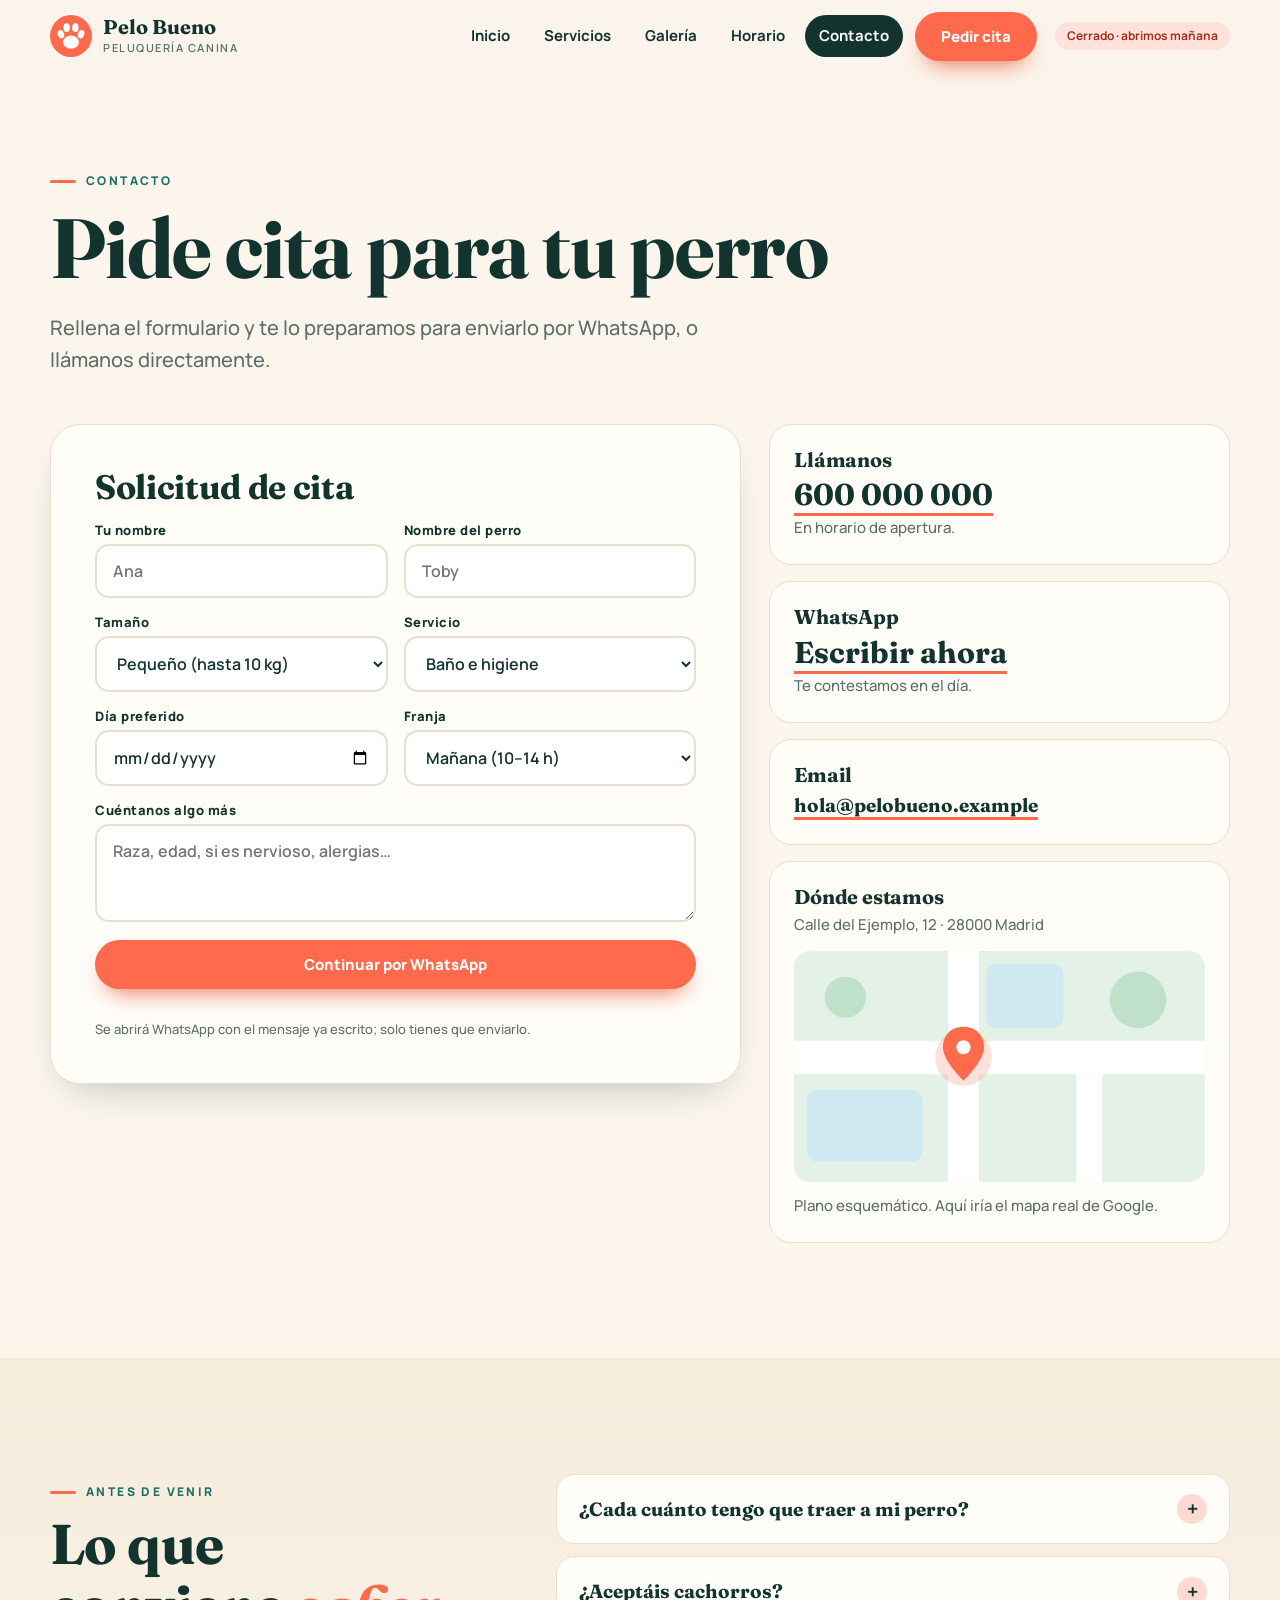
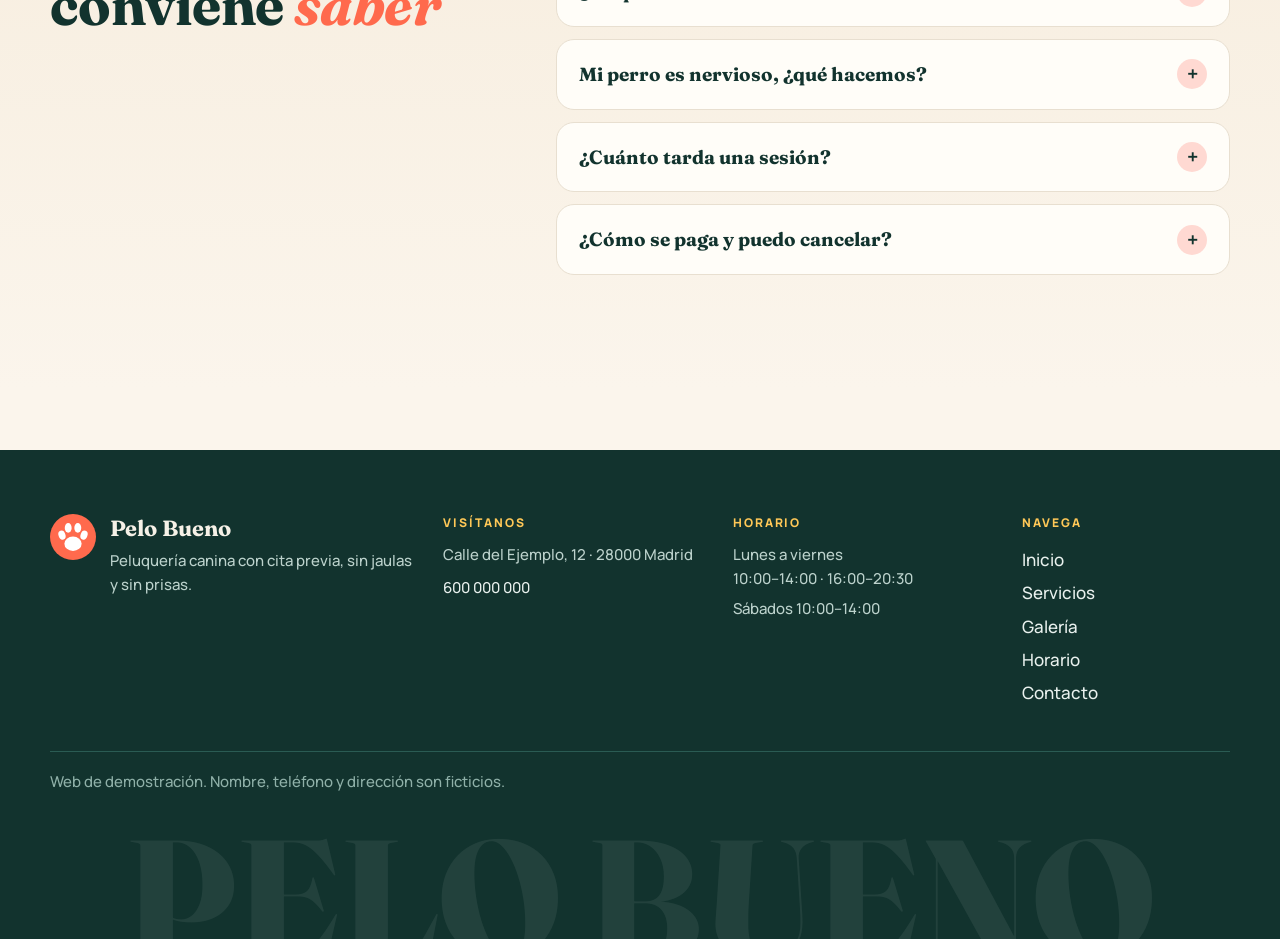
==== contacto.html @ 6a5ab71f "Web demo de peluquería canina: inicio, servicios, galería, horario y contacto Co-Authored-By: Claude" ====
<!doctype html>
<html lang="es"><head>
<meta charset="utf-8"><meta name="viewport" content="width=device-width,initial-scale=1">
<title>Contacto y cita · Pelo Bueno</title>
<meta name="description" content="Pide cita en Pelo Bueno por teléfono, WhatsApp o desde el formulario. Calle del Ejemplo 12, Madrid.">
<meta name="robots" content="noindex">
<meta name="theme-color" content="#fbf5ec">
<link rel="icon" href="favicon.svg" type="image/svg+xml">
<link rel="preconnect" href="https://fonts.googleapis.com"><link rel="preconnect" href="https://fonts.gstatic.com" crossorigin>
<link href="https://fonts.googleapis.com/css2?family=Fraunces:opsz,wght@9..144,500;9..144,700;9..144,800&family=Manrope:wght@400;500;600;700;800&display=swap" rel="stylesheet">
<link rel="stylesheet" href="styles.css?v=1">
</head><body data-page="contacto">
<a class="skip" href="#main">Saltar al contenido</a>
<header class="bar"><div class="wrap bar-in">
<a class="brand" href="index.html" aria-label="Pelo Bueno, inicio"><svg class="logo" viewBox="0 0 48 48" aria-hidden="true"><circle cx="24" cy="24" r="24" fill="#ff6a4d"/><g fill="#fff"><ellipse cx="24" cy="31" rx="9" ry="7.5"/><ellipse cx="12.5" cy="22" rx="3.6" ry="4.8" transform="rotate(-20 12.5 22)"/><ellipse cx="35.5" cy="22" rx="3.6" ry="4.8" transform="rotate(20 35.5 22)"/><ellipse cx="19" cy="14.5" rx="3.6" ry="5"/><ellipse cx="29" cy="14.5" rx="3.6" ry="5"/></g></svg><span>Pelo Bueno<small>peluquería canina</small></span></a>
<nav class="nav" id="nav" aria-label="Principal"><a href="index.html">Inicio</a><a href="servicios.html">Servicios</a><a href="galeria.html">Galería</a><a href="horario.html">Horario</a><a href="contacto.html" class=on aria-current=page>Contacto</a><a class="btn btn-coral nav-cta" href="contacto.html">Pedir cita</a></nav>
<span class="pill" data-open-badge>Cargando…</span>
<button class="menu-toggle" aria-expanded="false" aria-controls="nav" aria-label="Abrir menú"><i></i><i></i><i></i></button>
</div></header>
<div class="progress" aria-hidden="true"></div>
<main id="main">

<section class="page-h"><div class="wrap"><p class="eyebrow reveal">Contacto</p><h1 class="reveal">Pide cita para tu perro</h1><p class="lead reveal">Rellena el formulario y te lo preparamos para enviarlo por WhatsApp, o llámanos directamente.</p></div></section>
<section class="sec tight"><div class="wrap contact">
<form class="form reveal" data-form novalidate>
<h2>Solicitud de cita</h2>
<div class="row"><label>Tu nombre<input name="nombre" required autocomplete="name" placeholder="Ana"></label><label>Nombre del perro<input name="perro" required placeholder="Toby"></label></div>
<div class="row"><label>Tamaño<select name="tam"><option>Pequeño (hasta 10 kg)</option><option>Mediano (10–25 kg)</option><option>Grande (más de 25 kg)</option></select></label>
<label>Servicio<select name="serv"><option>Baño e higiene</option><option>Baño y corte</option><option>Corte a tijera</option><option>Deslanado</option><option>Spa y mascarilla</option><option>Primer baño de cachorro</option></select></label></div>
<div class="row"><label>Día preferido<input type="date" name="dia"></label><label>Franja<select name="franja"><option>Mañana (10–14 h)</option><option>Tarde (16–20:30 h)</option><option>Me da igual</option></select></label></div>
<label>Cuéntanos algo más<textarea name="msg" rows="3" placeholder="Raza, edad, si es nervioso, alergias…"></textarea></label>
<p class="err" data-err hidden>Escribe tu nombre y el de tu perro para continuar.</p>
<button class="btn btn-coral wide" type="submit">Continuar por WhatsApp</button>
<p class="fine">Se abrirá WhatsApp con el mensaje ya escrito; solo tienes que enviarlo.</p>
</form>
<aside class="info">
<div class="card reveal"><h3>Llámanos</h3><a class="big-link" href="tel:+34600000000">600 000 000</a><p>En horario de apertura.</p></div>
<div class="card reveal"><h3>WhatsApp</h3><a class="big-link" href="https://wa.me/34600000000?text=Hola%2C%20quiero%20pedir%20cita%20para%20mi%20perro">Escribir ahora</a><p>Te contestamos en el día.</p></div>
<div class="card reveal"><h3>Email</h3><a class="big-link sm" href="mailto:hola@pelobueno.example">hola@pelobueno.example</a></div>
<div class="card reveal"><h3>Dónde estamos</h3><p>Calle del Ejemplo, 12 · 28000 Madrid</p>
<svg class="map" viewBox="0 0 320 180" role="img" aria-label="Plano esquemático de la zona"><rect width="320" height="180" fill="#e3f1e6"/><g fill="#fff"><rect x="0" y="70" width="320" height="26"/><rect x="120" y="0" width="24" height="180"/><rect x="220" y="96" width="20" height="84"/></g><g fill="#cfe9f2"><rect x="150" y="10" width="60" height="50" rx="8"/><rect x="10" y="108" width="90" height="56" rx="8"/></g><g fill="#bfe0c9"><circle cx="268" cy="38" r="22"/><circle cx="40" cy="36" r="16"/></g><g class="pin" transform="translate(132 83)"><circle r="22" fill="#ff6a4d" opacity=".2"/><path d="M0 -24 c10 0 16 7 16 16 c0 11 -16 26 -16 26 s-16 -15 -16 -26 c0 -9 6 -16 16 -16z" fill="#ff6a4d"/><circle cy="-8" r="5.5" fill="#fff"/></g></svg>
<p class="fine">Plano esquemático. Aquí iría el mapa real de Google.</p></div>
</aside>
</div></section>
<section class="sec soft"><div class="wrap faq-wrap">
<header class="sec-h reveal left"><p class="eyebrow">Antes de venir</p><h2>Lo que conviene <em>saber</em></h2></header>
<div class="faq"><details class="reveal"><summary>¿Cada cuánto tengo que traer a mi perro?</summary><p>Depende del pelo. Como orientación, cada 4–6 semanas para razas de pelo largo o rizado y cada 2–3 meses para pelo corto. Te lo afinamos en la primera visita.</p></details><details class="reveal"><summary>¿Aceptáis cachorros?</summary><p>Sí, a partir de que tengan puestas las primeras vacunas. Hacemos un primer baño corto y tranquilo para que pierdan el miedo.</p></details><details class="reveal"><summary>Mi perro es nervioso, ¿qué hacemos?</summary><p>Trabajamos con un solo perro a la vez, sin jaulas, y paramos las veces que haga falta. Cuéntanoslo al pedir la cita y reservamos más tiempo.</p></details><details class="reveal"><summary>¿Cuánto tarda una sesión?</summary><p>Entre 1 y 3 horas según tamaño, pelo y servicio. Al reservar te damos una hora estimada de recogida y te avisamos cuando está listo.</p></details><details class="reveal"><summary>¿Cómo se paga y puedo cancelar?</summary><p>Se paga al recoger, en efectivo o con tarjeta. Puedes cambiar o cancelar la cita avisando con 24 horas.</p></details></div></div></section>
</main>
<footer class="foot dark"><div class="wrap">
<div class="foot-top">
<div class="foot-brand"><svg class="logo" viewBox="0 0 48 48" aria-hidden="true"><circle cx="24" cy="24" r="24" fill="#ff6a4d"/><g fill="#fff"><ellipse cx="24" cy="31" rx="9" ry="7.5"/><ellipse cx="12.5" cy="22" rx="3.6" ry="4.8" transform="rotate(-20 12.5 22)"/><ellipse cx="35.5" cy="22" rx="3.6" ry="4.8" transform="rotate(20 35.5 22)"/><ellipse cx="19" cy="14.5" rx="3.6" ry="5"/><ellipse cx="29" cy="14.5" rx="3.6" ry="5"/></g></svg><div><b>Pelo Bueno</b><p>Peluquería canina con cita previa, sin jaulas y sin prisas.</p></div></div>
<div><h4>Visítanos</h4><p>Calle del Ejemplo, 12 · 28000 Madrid</p><p><a href="tel:+34600000000">600 000 000</a></p></div>
<div><h4>Horario</h4><p>Lunes a viernes<br>10:00–14:00 · 16:00–20:30</p><p>Sábados 10:00–14:00</p></div>
<div><h4>Navega</h4><a href="index.html">Inicio</a><a href="servicios.html">Servicios</a><a href="galeria.html">Galería</a><a href="horario.html">Horario</a><a href="contacto.html">Contacto</a></div>
</div>
<p class="demo">Web de demostración. Nombre, teléfono y dirección son ficticios.</p>
</div>
<div class="giant" aria-hidden="true">PELO BUENO</div>
</footer>
<div class="dock"><a href="tel:+34600000000">Llamar</a><a class="hot" href="contacto.html">Pedir cita</a><a href="horario.html">Horario</a></div>
<script src="script.js?v=1"></script>
</body></html>
---- styles.css ----
:root{--cream:#fbf5ec;--paper:#fffdf8;--ink:#12332e;--ink2:#1b4a43;--teal:#1f6f66;--coral:#ff6a4d;--coral2:#e5502f;--sun:#ffc857;--sky:#cfe9f2;--mint:#d8efe3;--blush:#ffd9d2;--mute:#5b706b;--line:#e8dfd0;--r:22px;--shadow:0 18px 40px -22px rgba(18,51,46,.35);--ease:cubic-bezier(.2,.7,.2,1);
--bg:var(--cream);--fg:var(--ink);--card:var(--paper)}
*{box-sizing:border-box}html{overflow-x:clip;scroll-behavior:smooth;-webkit-text-size-adjust:100%}
body{margin:0;background:var(--bg);color:var(--fg);font:500 17px/1.6 'Manrope',system-ui,sans-serif;overflow-x:hidden}
img,svg{max-width:100%;display:block}a{color:inherit}h1,h2,h3,h4{font-family:'Fraunces',Georgia,serif;font-weight:700;line-height:1.08;margin:0;letter-spacing:-.01em}
em{font-style:italic;color:var(--coral)}p{margin:0}
.wrap{width:min(1180px,100% - 40px);margin-inline:auto}
.skip{position:absolute;left:-999px;top:8px;background:var(--ink);color:#fff;padding:10px 14px;border-radius:10px;z-index:99}.skip:focus{left:8px}
:focus-visible{outline:3px solid var(--coral);outline-offset:3px;border-radius:8px}

/* header */
.bar{position:sticky;top:0;z-index:50;background:rgba(251,245,236,.82);backdrop-filter:blur(14px);-webkit-backdrop-filter:blur(14px);border-bottom:1px solid transparent;transition:.3s}
.bar.scrolled{border-color:var(--line);box-shadow:0 10px 30px -24px rgba(18,51,46,.5)}
.bar-in{display:flex;align-items:center;gap:18px;height:72px}
.brand{display:flex;align-items:center;gap:11px;text-decoration:none;margin-right:auto}
.brand .logo{width:42px;height:42px;transition:transform .5s var(--ease)}.brand:hover .logo{transform:rotate(-14deg) scale(1.08)}
.brand span{font:700 20px/1 'Fraunces',serif;display:flex;flex-direction:column}.brand small{font:600 11px/1.4 'Manrope';letter-spacing:.14em;text-transform:uppercase;color:var(--mute);margin-top:3px}
.nav{display:flex;align-items:center;gap:6px}
.nav a:not(.btn){text-decoration:none;font-weight:700;font-size:15px;padding:9px 14px;border-radius:99px;transition:.25s}
.nav a:not(.btn):hover{background:var(--blush)}.nav a.on{background:var(--ink);color:#fff}
.nav-cta{margin-left:6px}
.pill{font:700 12px/1 'Manrope';padding:8px 12px;border-radius:99px;background:#eee;white-space:nowrap}
.pill.is-open{background:#d7f2df;color:#0d6b32}.pill.is-closed{background:#ffe2dc;color:#a3321c}
.menu-toggle{display:none;width:44px;height:44px;border:0;background:var(--ink);border-radius:14px;cursor:pointer;flex-direction:column;gap:5px;align-items:center;justify-content:center}
.menu-toggle i{width:20px;height:2px;background:#fff;border-radius:2px;transition:.3s}
.menu-toggle[aria-expanded=true] i:nth-child(1){transform:translateY(7px) rotate(45deg)}.menu-toggle[aria-expanded=true] i:nth-child(2){opacity:0}.menu-toggle[aria-expanded=true] i:nth-child(3){transform:translateY(-7px) rotate(-45deg)}
.progress{position:fixed;left:0;top:0;height:3px;width:100%;background:var(--coral);transform:scaleX(0);transform-origin:0 50%;z-index:60}

/* botones */
.btn{display:inline-flex;align-items:center;justify-content:center;gap:8px;font:800 15px/1 'Manrope';padding:15px 24px;border-radius:99px;border:2px solid transparent;text-decoration:none;cursor:pointer;transition:transform .25s var(--ease),box-shadow .25s,background .25s}
.btn:hover{transform:translateY(-3px)}.btn:active{transform:scale(.97)}
.btn-coral{background:var(--coral);color:#fff;box-shadow:0 12px 24px -12px var(--coral2)}.btn-coral:hover{background:var(--coral2);box-shadow:0 18px 28px -12px var(--coral2)}
.btn-ghost{border-color:currentColor;background:transparent}.btn-ink{background:var(--ink);color:#fff}
.btn.wide{width:100%}
.cta{display:flex;flex-wrap:wrap;gap:12px}.center{text-align:center;margin-top:36px}

/* tipografía común */
.eyebrow{font:800 12px/1 'Manrope';letter-spacing:.2em;text-transform:uppercase;color:var(--teal);display:inline-flex;align-items:center;gap:10px;margin-bottom:16px}
.eyebrow:before{content:"";width:26px;height:3px;border-radius:3px;background:var(--coral)}
.lead{font-size:clamp(17px,2vw,20px);color:var(--mute);max-width:56ch}
.sec{padding:clamp(64px,9vw,120px) 0}.sec.tight{padding-top:28px}.sec.soft{background:linear-gradient(180deg,#f6ecdc,#fbf5ec)}
.sec-h{max-width:720px;margin:0 auto 48px;text-align:center}.sec-h.left{text-align:left;margin:0 0 28px}
.sec-h h2,.status h2,.why h2{font-size:clamp(34px,5vw,56px)}.sec-h p:last-child{color:var(--mute);margin-top:16px}
.page-h{padding:clamp(48px,7vw,96px) 0 20px}.page-h h1{font-size:clamp(42px,7vw,84px);margin-bottom:18px}
.fine{font-size:13px;color:var(--mute);margin-top:12px}

/* hero */
.hero{padding:clamp(28px,5vw,64px) 0 clamp(36px,6vw,80px);position:relative}
.hero-in{display:grid;grid-template-columns:1.05fr .95fr;gap:30px;align-items:center}
.hero h1{font-size:clamp(44px,6.2vw,80px);margin:4px 0 22px}.hero h1 em{display:block;font-size:.5em;line-height:1.15;margin-top:12px;font-weight:600}
.hero .lead{margin-bottom:30px}
.mini{list-style:none;padding:0;margin:30px 0 0;display:flex;flex-wrap:wrap;gap:10px 22px;font-weight:700;font-size:14px;color:var(--teal)}
.mini li:before{content:"✓ ";color:var(--coral)}
.hero-vis{position:relative}.hero-art{width:100%;filter:drop-shadow(0 30px 40px rgba(18,51,46,.18))}
.blob{animation:morph 14s ease-in-out infinite;transform-origin:50% 50%}
@keyframes morph{0%,100%{transform:rotate(0) scale(1)}50%{transform:rotate(6deg) scale(1.03)}}
.float{animation:float 5s ease-in-out infinite}@keyframes float{50%{transform:translateY(-12px)}}
.bub{animation:rise 7s ease-in-out infinite;transform-box:fill-box;transform-origin:center}.b2{animation-delay:-2s;animation-duration:9s}.b3{animation-delay:-4s}.b4{animation-delay:-1s;animation-duration:6s}.b5{animation-delay:-5s}
@keyframes rise{0%,100%{transform:translateY(0) scale(1)}50%{transform:translateY(-26px) scale(1.12)}}
.par{transition:transform .25s ease-out}
.eye{transform-box:fill-box;transform-origin:center;animation:blink 5.5s infinite}@keyframes blink{0%,94%,100%{transform:scaleY(1)}97%{transform:scaleY(.1)}}
.chip{position:absolute;background:#fff;border-radius:99px;padding:10px 16px;font:800 13px/1 'Manrope';box-shadow:var(--shadow);animation:float 6s ease-in-out infinite}
.c1{left:-2%;top:18%}.c2{right:-1%;top:46%;animation-delay:-2s}.c3{left:8%;bottom:6%;animation-delay:-4s}

/* marquee */
.marquee{background:var(--ink);color:#fff;overflow:hidden;padding:18px 0;transform:rotate(-1.2deg);margin:12px 0}
.mq{display:flex;gap:28px;width:max-content;animation:mq 38s linear infinite;font:700 24px/1 'Fraunces',serif;align-items:center}
.mq span{white-space:nowrap}.mq i{font-style:normal;color:var(--coral);font-size:18px}
@keyframes mq{to{transform:translateX(-50%)}}

/* servicios */
.svc-grid{display:grid;grid-template-columns:repeat(3,1fr);gap:20px}
.svc{position:relative;background:var(--card);border:1px solid var(--line);border-radius:var(--r);padding:30px 26px 26px;text-decoration:none;display:flex;flex-direction:column;gap:10px;transition:box-shadow .3s,border-color .3s;transform-style:preserve-3d}
.svc:hover{box-shadow:var(--shadow);border-color:var(--coral)}
.svc .ic{width:54px;height:54px;border-radius:16px;background:var(--blush);display:grid;place-items:center;font-size:26px;margin-bottom:6px}
.svc:nth-child(3n+2) .ic{background:var(--sky)}.svc:nth-child(3n) .ic{background:var(--mint)}
.svc h3{font-size:24px}.svc p{color:var(--mute);font-size:15px;flex:1}.svc .from{font-size:14px;color:var(--mute)}.svc .from b{font:700 22px 'Fraunces';color:var(--ink)}
.svc .go{position:absolute;right:22px;bottom:22px;width:38px;height:38px;border-radius:50%;background:var(--ink);color:#fff;display:grid;place-items:center;transition:.3s}
.svc:hover .go{background:var(--coral);transform:translateX(4px)}

/* antes / después */
.ba{position:relative;max-width:640px;margin:0 auto;aspect-ratio:1/1;border-radius:32px;overflow:hidden;box-shadow:var(--shadow);--pos:50%;touch-action:pan-y;user-select:none}
.ba-img{position:absolute;inset:0;background:var(--bg);display:grid;place-items:center}.ba-img .dog{width:88%}
.ba-img.before{clip-path:inset(0 calc(100% - var(--pos)) 0 0)}
.ba-tag{position:absolute;top:16px;background:var(--ink);color:#fff;font:800 12px/1 'Manrope';letter-spacing:.12em;text-transform:uppercase;padding:9px 14px;border-radius:99px}
.after .ba-tag{right:16px}.before .ba-tag{left:16px}
.ba-handle{position:absolute;top:0;bottom:0;left:var(--pos);width:44px;margin-left:-22px;border:0;background:transparent;cursor:ew-resize;padding:0}
.ba-handle:before{content:"";position:absolute;left:50%;top:0;bottom:0;width:4px;margin-left:-2px;background:#fff;box-shadow:0 0 0 1px rgba(0,0,0,.08)}
.ba-handle span{position:absolute;left:50%;top:50%;width:46px;height:46px;margin:-23px 0 0 -23px;border-radius:50%;background:var(--coral);box-shadow:0 8px 20px rgba(0,0,0,.25);display:grid;place-items:center}
.ba-handle span:before{content:"◂ ▸";color:#fff;font-size:13px;letter-spacing:2px}

/* pasos */
.steps{list-style:none;padding:0;margin:0;display:grid;grid-template-columns:repeat(4,1fr);gap:22px;counter-reset:s;position:relative}
.step{position:relative;padding-top:8px}.step .n{width:56px;height:56px;border-radius:50%;background:var(--sun);display:grid;place-items:center;font:800 24px 'Fraunces';margin-bottom:18px;box-shadow:0 0 0 8px var(--cream)}
.step:nth-child(2) .n{background:var(--sky)}.step:nth-child(3) .n{background:var(--blush)}.step:nth-child(4) .n{background:var(--mint)}
.step h3{font-size:22px;margin-bottom:8px}.step p{font-size:15px;color:var(--mute)}
.steps:before{content:"";position:absolute;left:28px;right:28px;top:36px;height:0;border-top:3px dotted #d9ccb4;z-index:-1}

/* oscuro */
.dark{--bg:var(--ink);--fg:#f6f1e7;--mute:#a8c0ba;--line:#2a5b53;background:var(--ink);color:var(--fg)}
.dark .eyebrow{color:var(--sun)}.dark .lead{color:#bcd2cc}
.why-in{display:grid;grid-template-columns:1fr 1fr;gap:56px;align-items:center}
.why-list{list-style:none;margin:0;padding:0;display:grid;gap:14px}
.why-list li{background:rgba(255,255,255,.06);border:1px solid rgba(255,255,255,.12);border-radius:18px;padding:20px 24px;display:flex;flex-direction:column;gap:4px;transition:.3s}
.why-list li:hover{transform:translateX(8px);background:rgba(255,255,255,.1)}.why-list b{font:700 22px 'Fraunces';color:#fff}.why-list span{color:#bcd2cc;font-size:15px}

/* galería */
.strip{display:grid;grid-template-columns:repeat(6,1fr);gap:14px}
.mosaic{display:grid;grid-template-columns:repeat(4,1fr);gap:18px}
.tile{position:relative;border:0;padding:0;border-radius:24px;background:var(--bg);overflow:hidden;cursor:zoom-in;aspect-ratio:1/1.12;display:grid;place-items:center;transition:transform .4s var(--ease),box-shadow .4s;font:inherit;color:inherit}
.tile:hover{transform:translateY(-6px) rotate(-1deg);box-shadow:var(--shadow)}
.tile .dog{width:84%;transition:transform .5s var(--ease)}.tile:hover .dog{transform:scale(1.07) rotate(2deg)}
.tile .deco{position:absolute;inset:0;background:radial-gradient(circle at 18% 22%,rgba(255,255,255,.7) 0 9%,transparent 10%),radial-gradient(circle at 84% 70%,rgba(255,255,255,.55) 0 7%,transparent 8%),radial-gradient(circle at 70% 14%,rgba(255,255,255,.5) 0 4%,transparent 5%)}
.cap{position:absolute;left:10px;right:10px;bottom:10px;background:rgba(255,253,248,.92);backdrop-filter:blur(6px);border-radius:14px;padding:9px 12px;text-align:left;display:flex;flex-direction:column;transform:translateY(8px);opacity:0;transition:.3s}
.tile:hover .cap,.tile:focus-visible .cap{transform:none;opacity:1}.cap b{font:700 16px 'Fraunces'}.cap i{font-style:normal;font-size:12px;color:var(--mute);font-weight:700}
.strip .tile{aspect-ratio:1/1.25}.strip .cap{display:none}
.filters{display:flex;flex-wrap:wrap;gap:10px;margin-bottom:28px}
.fbtn{font:800 14px/1 'Manrope';padding:12px 20px;border-radius:99px;border:2px solid var(--line);background:var(--paper);cursor:pointer;transition:.25s}
.fbtn:hover{border-color:var(--coral)}.fbtn.on{background:var(--ink);color:#fff;border-color:var(--ink)}
.tile.hide{display:none}.empty{text-align:center;color:var(--mute);padding:40px}
.lb{position:fixed;inset:0;background:rgba(10,30,27,.88);display:none;place-items:center;z-index:90;padding:20px;backdrop-filter:blur(6px)}
.lb.on{display:grid;animation:fade .25s}@keyframes fade{from{opacity:0}}
.lb-card{background:var(--bg);width:min(560px,100%);border-radius:30px;padding:24px;text-align:center;position:relative}
.lb-card .dog{width:88%;margin:0 auto}.lb-card p{font:700 26px 'Fraunces';margin-top:6px}.lb-card small{display:block;color:var(--mute);font-weight:700;margin-top:2px}
.lb button{position:absolute;border:0;width:46px;height:46px;border-radius:50%;background:#fff;font-size:20px;cursor:pointer;box-shadow:0 8px 20px rgba(0,0,0,.2)}
.lb .x{top:-14px;right:-6px}.lb .pv{left:-10px;top:45%}.lb .nx{right:-10px;top:45%}

/* faq */
.faq-wrap{display:grid;grid-template-columns:.8fr 1.2fr;gap:56px;align-items:start}
.faq{display:grid;gap:12px}
details{background:var(--paper);border:1px solid var(--line);border-radius:18px;padding:4px 22px;transition:.25s}
details[open]{border-color:var(--coral);box-shadow:var(--shadow)}
summary{list-style:none;cursor:pointer;font:700 19px/1.3 'Fraunces',serif;padding:18px 36px 18px 0;position:relative}
summary::-webkit-details-marker{display:none}
summary:after{content:"+";position:absolute;right:0;top:50%;transform:translateY(-50%);width:30px;height:30px;border-radius:50%;background:var(--blush);display:grid;place-items:center;font:700 20px/1 'Manrope';transition:.3s}
details[open] summary:after{content:"–";background:var(--coral);color:#fff;transform:translateY(-50%) rotate(180deg)}
details p{padding:0 0 20px;color:var(--mute)}

/* estado / cta */
.status-sec{padding-top:40px}
.status{background:var(--ink);color:#fff;border-radius:36px;padding:clamp(28px,5vw,60px);display:grid;grid-template-columns:auto 1fr;gap:36px;align-items:center;position:relative;overflow:hidden}
.status:before{content:"";position:absolute;right:-80px;top:-80px;width:280px;height:280px;border-radius:50%;background:var(--coral);opacity:.18}
.status p{color:#bcd2cc;margin:12px 0 22px}.status .btn-ghost{color:#fff}
.door{display:flex;align-items:center;gap:16px;background:rgba(255,255,255,.08);border:1px solid rgba(255,255,255,.18);border-radius:24px;padding:22px 28px;min-width:260px}
.door .dot{width:16px;height:16px;border-radius:50%;background:#999;flex:none}
.door.is-open .dot{background:#4ade80;box-shadow:0 0 0 0 rgba(74,222,128,.7);animation:ping 1.8s infinite}.door.is-closed .dot{background:#ff7a62}
@keyframes ping{70%{box-shadow:0 0 0 14px rgba(74,222,128,0)}100%{box-shadow:0 0 0 0 rgba(74,222,128,0)}}
.door b{display:block;font:700 30px/1 'Fraunces'}.door small{display:block;opacity:.85;margin-top:6px;font-weight:600}.door em{display:block;font-style:normal;font-size:13px;color:var(--sun);margin-top:4px;font-weight:700}
.dogcard{background:var(--sky);border-radius:28px;display:grid;place-items:center;padding:16px}.dogcard .dog{width:88%}.dogcard.small{width:210px;margin-left:auto;background:rgba(255,255,255,.1)}

/* horario */
.hor{display:grid;grid-template-columns:1.4fr 1fr;gap:20px}
.hor .door.big{background:var(--ink);color:#fff;padding:36px}.hor .door.big b{font-size:clamp(38px,5vw,60px)}.hor .door.big small{font-size:18px}
.clockcard{background:var(--paper);border:1px solid var(--line);border-radius:24px;padding:28px;display:flex;flex-direction:column;justify-content:center}
.lbl{font:800 11px/1 'Manrope';letter-spacing:.16em;text-transform:uppercase;color:var(--mute)}
.clock{font:700 clamp(44px,6vw,72px)/1 'Fraunces';margin:8px 0 18px;font-variant-numeric:tabular-nums}.today{font:700 22px 'Fraunces'}
.timeline{margin-top:28px;background:var(--paper);border:1px solid var(--line);border-radius:24px;padding:24px;display:grid;gap:10px}
.tl-row{display:grid;grid-template-columns:100px 1fr 170px;gap:14px;align-items:center;font-size:14px;padding:6px 10px;border-radius:12px}
.tl-row.is-today{background:var(--blush)}.tl-day{font-weight:800}.tl-txt{color:var(--mute);text-align:right;font-weight:600}
.tl-track{position:relative;height:14px;background:#efe6d6;border-radius:99px;overflow:hidden}
.tl-seg{position:absolute;top:0;bottom:0;background:var(--teal);border-radius:99px;transform-origin:left;animation:grow .9s var(--ease) both}@keyframes grow{from{transform:scaleX(0)}}
.tl-now{position:absolute;top:-3px;bottom:-3px;width:4px;background:var(--coral);border-radius:3px;z-index:2}
.tl-row.is-closed .tl-txt{color:#b46a5a}
.hnotes{display:grid;grid-template-columns:repeat(3,1fr);gap:18px;margin-top:28px}
.hnotes>div{background:var(--paper);border:1px solid var(--line);border-radius:20px;padding:24px}.hnotes h3{font-size:21px;margin-bottom:8px}.hnotes p{color:var(--mute);font-size:15px}

/* calculadora y tarifas */
.calc{display:grid;grid-template-columns:1.3fr .7fr;background:var(--paper);border:1px solid var(--line);border-radius:32px;overflow:hidden;box-shadow:var(--shadow)}
.calc-form{padding:clamp(24px,4vw,44px);display:grid;gap:22px}.calc-form h2{font-size:34px}
fieldset{border:0;padding:0;margin:0}legend{font:800 12px/1 'Manrope';letter-spacing:.14em;text-transform:uppercase;color:var(--teal);margin-bottom:12px;padding:0}
.seg{display:grid;grid-template-columns:repeat(3,1fr);gap:10px}.opts{display:flex;flex-wrap:wrap;gap:10px}
.seg label,.opts label{cursor:pointer}.seg input,.opts input{position:absolute;opacity:0;pointer-events:none}
.seg span{display:flex;flex-direction:column;align-items:center;gap:2px;padding:16px 8px;border:2px solid var(--line);border-radius:16px;transition:.2s;text-align:center}
.seg small{color:var(--mute);font-size:12px;font-weight:600}
.opts span{display:inline-flex;gap:8px;align-items:center;padding:12px 18px;border:2px solid var(--line);border-radius:99px;font-weight:700;font-size:14px;transition:.2s}
.opts i{font-style:normal;color:var(--coral);font-weight:800}
input:checked+span{border-color:var(--coral);background:#fff0ec;box-shadow:0 8px 18px -12px var(--coral)}
input:focus-visible+span{outline:3px solid var(--coral);outline-offset:2px}
.calc-out{background:linear-gradient(160deg,#cfe9f2,#d8efe3);padding:30px;display:flex;flex-direction:column;align-items:center;text-align:center;gap:6px}
.calc-out .dogcard{background:transparent;padding:0;width:70%}.total{font:800 clamp(56px,7vw,84px)/1 'Fraunces';color:var(--ink);transition:transform .3s}.total.bump{transform:scale(1.08)}
.calc-out .sub{font-weight:700;color:var(--ink2);margin-bottom:14px}
.table-wrap{overflow-x:auto;background:var(--paper);border:1px solid var(--line);border-radius:24px}
.prices{width:100%;border-collapse:collapse;min-width:640px}.prices th,.prices td{padding:20px 22px;text-align:left;border-bottom:1px solid var(--line)}
.prices thead th{font:800 12px 'Manrope';letter-spacing:.14em;text-transform:uppercase;color:var(--mute);background:#f6ecdc}
.prices tbody th b{display:block;font:700 20px 'Fraunces'}.prices tbody th span{color:var(--mute);font-size:14px;font-weight:500}
.prices td{font:700 20px 'Fraunces'}.prices td:last-child{font:600 15px 'Manrope';color:var(--mute)}.prices tr:last-child>*{border-bottom:0}.prices tbody tr:hover{background:#fff6ee}
.incl{list-style:none;padding:0;margin:0;display:grid;grid-template-columns:repeat(6,1fr);gap:14px}
.incl li{background:var(--paper);border:1px solid var(--line);border-radius:20px;padding:22px 10px;text-align:center;font-weight:800;font-size:14px;display:flex;flex-direction:column;gap:10px;align-items:center}.incl span{font-size:30px}

/* contacto */
.contact{display:grid;grid-template-columns:1.2fr .8fr;gap:28px;align-items:start}
.form{background:var(--paper);border:1px solid var(--line);border-radius:30px;padding:clamp(24px,4vw,44px);display:grid;gap:18px;box-shadow:var(--shadow)}.form h2{font-size:34px}
.row{display:grid;grid-template-columns:1fr 1fr;gap:16px}
label{display:grid;gap:7px;font:800 13px/1 'Manrope';letter-spacing:.04em}
input:not([type=radio]):not([type=checkbox]),select,textarea{font:600 16px 'Manrope';padding:14px 16px;border:2px solid var(--line);border-radius:14px;background:#fff;color:var(--ink);width:100%;transition:.2s}
input:focus,select:focus,textarea:focus{outline:0;border-color:var(--coral);box-shadow:0 0 0 4px #ffe3dc}
.err{color:#a3321c;font-weight:700;font-size:14px}
.info{display:grid;gap:16px}.card{background:var(--paper);border:1px solid var(--line);border-radius:22px;padding:24px}.card h3{font-size:20px;margin-bottom:6px}.card p{color:var(--mute);font-size:15px}
.big-link{display:inline-block;font:700 30px 'Fraunces';text-decoration:none;color:var(--ink);border-bottom:3px solid var(--coral)}.big-link.sm{font-size:19px}.big-link:hover{color:var(--coral)}
.map{width:100%;border-radius:16px;margin-top:14px}.pin{animation:float 3s ease-in-out infinite}

/* pie */
.foot{margin-top:60px;position:relative;overflow:hidden;padding:64px 0 0}
.foot-top{display:grid;grid-template-columns:1.4fr 1fr 1fr .8fr;gap:30px;padding-bottom:36px}
.foot-brand{display:flex;gap:14px}.foot-brand .logo{width:46px;height:46px;flex:none}.foot b{font:700 22px 'Fraunces'}.foot p{color:#bcd2cc;font-size:15px;margin-top:6px}
.foot h4{font:800 12px 'Manrope';letter-spacing:.16em;text-transform:uppercase;color:var(--sun);margin-bottom:12px}
.foot a{display:block;text-decoration:none;color:#e9f1ee;padding:3px 0}.foot a:hover{color:var(--sun)}
.demo{border-top:1px solid #2a5b53;padding:18px 0 4px;font-size:13px;color:#8fb0a8!important}
.giant{font:800 clamp(70px,13vw,170px)/.8 'Fraunces';text-align:center;color:rgba(255,255,255,.07);white-space:nowrap;margin-top:8px;transform:translateY(18%)}
.dock{display:none}

/* reveal */
.js .reveal{opacity:0;transform:translateY(26px);transition:opacity .8s var(--ease),transform .8s var(--ease)}
.js .reveal.in{opacity:1;transform:none}

/* responsive */
@media(max-width:1000px){
.hero-in,.why-in,.faq-wrap,.contact,.calc,.hor{grid-template-columns:1fr}
.svc-grid{grid-template-columns:1fr 1fr}.steps{grid-template-columns:1fr 1fr}.steps:before{display:none}
.strip{grid-template-columns:repeat(3,1fr)}.mosaic{grid-template-columns:repeat(3,1fr)}.incl{grid-template-columns:repeat(3,1fr)}
.foot-top{grid-template-columns:1fr 1fr}.status{grid-template-columns:1fr}.hero-vis{max-width:520px;margin:0 auto}.pill{display:none}
.hnotes{grid-template-columns:1fr}.calc-out .dogcard{width:40%}}
@media(max-width:860px){
.menu-toggle{display:flex}
.nav{position:absolute;left:0;right:0;top:72px;background:var(--cream);flex-direction:column;align-items:stretch;padding:14px 20px 22px;border-bottom:1px solid var(--line);box-shadow:0 30px 40px -30px rgba(0,0,0,.4);display:none}
.nav.open{display:flex}.nav a:not(.btn){padding:14px 16px;font-size:17px}.nav-cta{margin:8px 0 0}}
@media(max-width:620px){
body{font-size:16px;padding-bottom:70px}.wrap{width:calc(100% - 32px)}
.svc-grid,.row,.seg{grid-template-columns:1fr}.seg{grid-template-columns:repeat(3,1fr)}
.steps{grid-template-columns:1fr}.strip{grid-template-columns:repeat(2,1fr)}.mosaic{grid-template-columns:repeat(2,1fr);gap:12px}.incl{grid-template-columns:repeat(2,1fr)}
.tl-row{grid-template-columns:78px 1fr}.tl-txt{grid-column:1/-1;text-align:left;padding-left:2px}
.c1,.c2,.c3{font-size:11px;padding:8px 12px}.foot-top{grid-template-columns:1fr}.foot{margin-top:30px}
.dock{display:grid;grid-template-columns:1fr 1.3fr 1fr;gap:8px;position:fixed;left:12px;right:12px;bottom:12px;z-index:70;background:rgba(18,51,46,.94);backdrop-filter:blur(10px);padding:8px;border-radius:99px;box-shadow:0 14px 30px rgba(0,0,0,.3)}
.dock a{text-align:center;color:#fff;text-decoration:none;font:800 14px/1 'Manrope';padding:14px 8px;border-radius:99px}.dock .hot{background:var(--coral)}
.ba{border-radius:24px}.lb .pv{left:-4px}.lb .nx{right:-4px}.cap{opacity:1;transform:none;font-size:12px}.cap b{font-size:14px}}
@media(prefers-reduced-motion:reduce){*,*:before,*:after{animation:none!important;transition:none!important}html{scroll-behavior:auto}.js .reveal{opacity:1;transform:none}}
h1,h2{text-wrap:balance}.why h2{margin-bottom:18px}
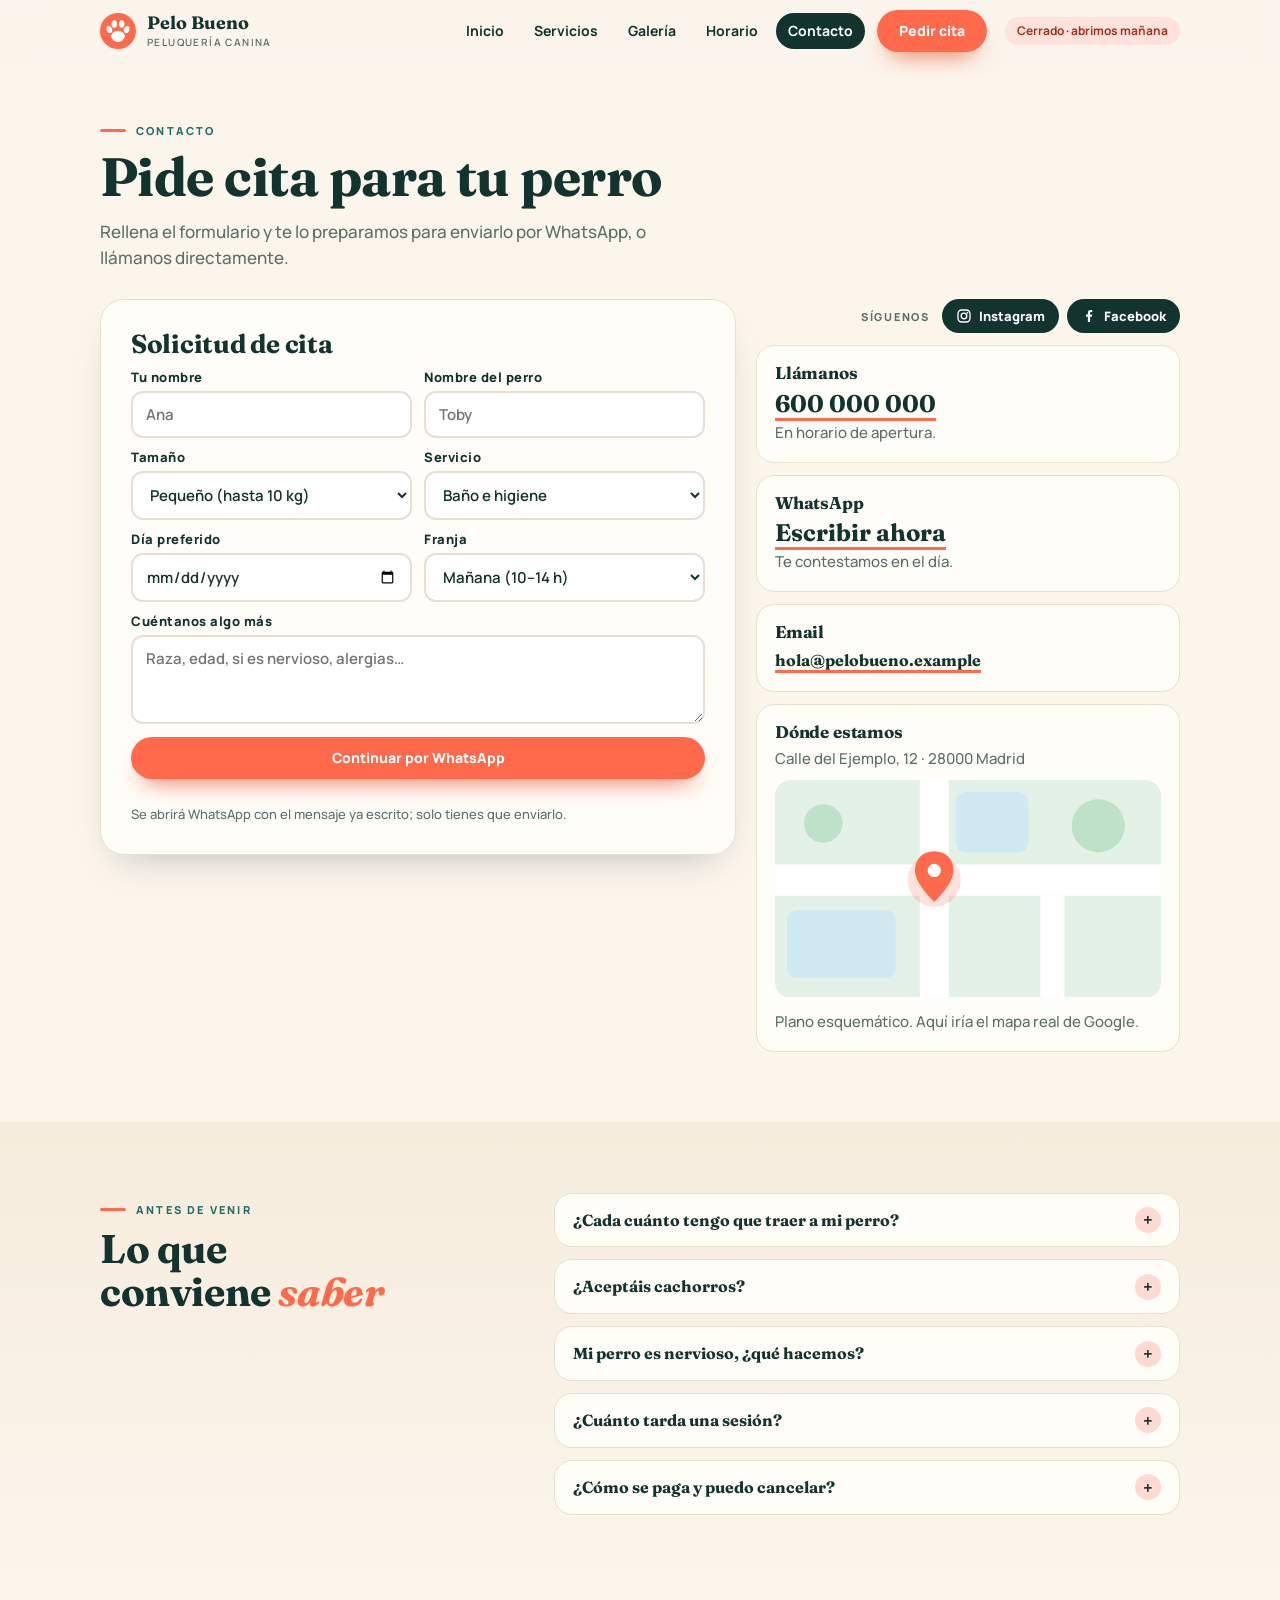
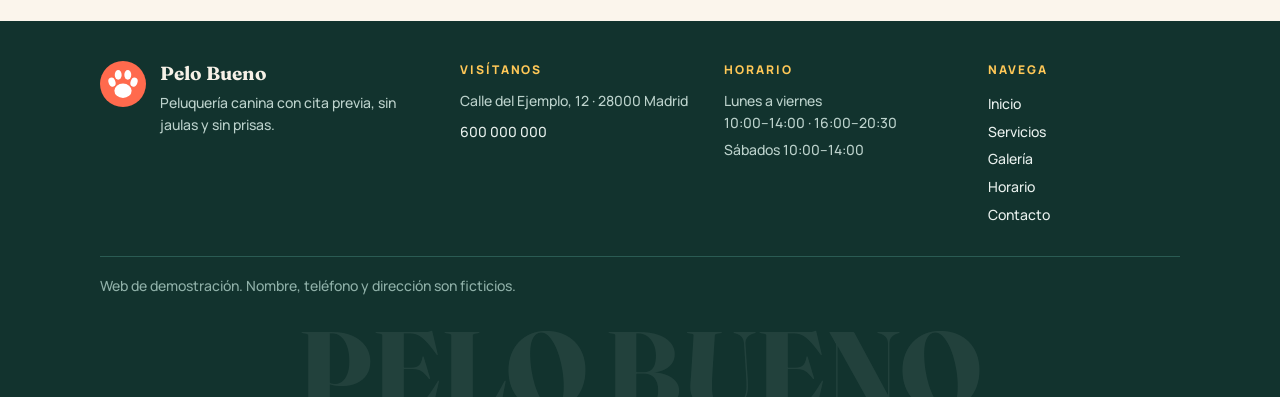
==== commit 7837f70d: "Contacto: botones de Instagram y Facebook sobre Llámanos Co-Authored-By: Claude Sonnet 5.5 <noreply@" ====
--- a/contacto.html
+++ b/contacto.html
@@ -34,6 +34,7 @@
 <p class="fine">Se abrirá WhatsApp con el mensaje ya escrito; solo tienes que enviarlo.</p>
 </form>
 <aside class="info">
+<div class="social-top reveal"><span>Síguenos</span><a class="soc" data-social href="#" aria-label="Instagram"><svg viewBox="0 0 24 24" aria-hidden="true"><rect x="3" y="3" width="18" height="18" rx="5.5" fill="none" stroke="currentColor" stroke-width="2"/><circle cx="12" cy="12" r="4.2" fill="none" stroke="currentColor" stroke-width="2"/><circle cx="17.2" cy="6.8" r="1.3" fill="currentColor"/></svg>Instagram</a><a class="soc" data-social href="#" aria-label="Facebook"><svg viewBox="0 0 24 24" aria-hidden="true"><path fill="currentColor" d="M13.6 21v-8h2.7l.5-3.2h-3.2V7.8c0-.9.4-1.7 1.8-1.7h1.5V3.3S15.6 3 14.5 3c-2.6 0-4.2 1.6-4.2 4.4v2.4H7.6V13h2.7v8z"/></svg>Facebook</a></div>
 <div class="card reveal"><h3>Llámanos</h3><a class="big-link" href="tel:+34600000000">600 000 000</a><p>En horario de apertura.</p></div>
 <div class="card reveal"><h3>WhatsApp</h3><a class="big-link" href="https://wa.me/34600000000?text=Hola%2C%20quiero%20pedir%20cita%20para%20mi%20perro">Escribir ahora</a><p>Te contestamos en el día.</p></div>
 <div class="card reveal"><h3>Email</h3><a class="big-link sm" href="mailto:hola@pelobueno.example">hola@pelobueno.example</a></div>
--- a/styles.css
+++ b/styles.css
@@ -235,3 +235,58 @@
 .ba{border-radius:24px}.lb .pv{left:-4px}.lb .nx{right:-4px}.cap{opacity:1;transform:none;font-size:12px}.cap b{font-size:14px}}
 @media(prefers-reduced-motion:reduce){*,*:before,*:after{animation:none!important;transition:none!important}html{scroll-behavior:auto}.js .reveal{opacity:1;transform:none}}
 h1,h2{text-wrap:balance}.why h2{margin-bottom:18px}
+
+/* ===== Versión compacta ===== */
+body{font-size:15.5px;line-height:1.55}
+.wrap{width:min(1080px,100% - 40px)}
+.bar-in{height:62px}.brand .logo{width:36px;height:36px}.brand span{font-size:18px}.brand small{font-size:10px}
+.nav a:not(.btn){font-size:14px;padding:7px 12px}.btn{font-size:14px;padding:12px 20px}.nav{top:62px}
+.eyebrow{font-size:11px;margin-bottom:12px}.lead{font-size:clamp(15px,1.5vw,17px)}
+.sec{padding:clamp(40px,5.5vw,72px) 0}.sec.tight{padding-top:20px}
+.sec-h{margin-bottom:30px;max-width:640px}.sec-h h2,.status h2,.why h2{font-size:clamp(26px,3.4vw,40px)}.sec-h p:last-child{margin-top:10px}
+.page-h{padding:clamp(28px,4vw,52px) 0 8px}.page-h h1{font-size:clamp(32px,4.6vw,54px);margin-bottom:12px}
+/* hero: cabe en una pantalla */
+.hero{padding:clamp(16px,2.5vw,36px) 0 clamp(24px,3.5vw,44px)}
+.hero h1{font-size:clamp(34px,4.5vw,58px);margin:2px 0 16px}.hero h1 em{font-size:.46em;margin-top:8px}
+.hero .lead{margin-bottom:20px}.mini{margin-top:20px;font-size:13px}
+.hero-vis{max-width:480px;margin-left:auto}
+.chip{font-size:12px;padding:8px 13px}
+.marquee{padding:12px 0;margin:6px 0}.mq{font-size:19px;gap:22px}
+/* tarjetas y bloques */
+.svc-grid{gap:14px}.svc{padding:20px 20px 18px;gap:6px}.svc .ic{width:44px;height:44px;font-size:21px;border-radius:13px}
+.svc h3{font-size:20px}.svc p{font-size:14px}.svc .from b{font-size:19px}.svc .go{width:32px;height:32px;right:16px;bottom:16px}
+.ba{max-width:400px;border-radius:26px}.ba-tag{font-size:11px;padding:7px 11px;top:12px}.after .ba-tag{right:12px}.before .ba-tag{left:12px}
+.steps{gap:16px}.step .n{width:44px;height:44px;font-size:19px;margin-bottom:12px;box-shadow:0 0 0 6px var(--cream)}.steps:before{top:30px}
+.step h3{font-size:18px;margin-bottom:5px}.step p{font-size:14px}
+.why-in{gap:36px}.why-list{gap:10px}.why-list li{padding:14px 18px}.why-list b{font-size:18px}.why-list span{font-size:14px}
+.strip{gap:10px}.strip .tile{aspect-ratio:1/1.1}.mosaic{gap:12px}.tile{border-radius:20px}
+.filters{margin-bottom:18px}.fbtn{font-size:13px;padding:9px 16px}
+.faq-wrap{gap:36px}details{padding:2px 18px}summary{font-size:16px;padding:14px 32px 14px 0}summary:after{width:26px;height:26px;font-size:17px}details p{padding-bottom:14px;font-size:14.5px}
+.status-sec{padding-top:24px}.status{padding:clamp(22px,3.5vw,38px);border-radius:28px;gap:26px}.status p{margin:8px 0 16px}
+.door{padding:16px 22px;min-width:230px}.door b{font-size:24px}.door small{font-size:14px}
+.dogcard.small{width:150px}
+/* horario */
+.hor .door.big{padding:26px}.hor .door.big b{font-size:clamp(30px,4vw,44px)}.hor .door.big small{font-size:16px}
+.clockcard{padding:20px}.clock{font-size:clamp(34px,4.6vw,52px);margin:6px 0 12px}.today{font-size:18px}
+.timeline{padding:16px;margin-top:18px;gap:6px}.tl-row{font-size:13px;padding:4px 8px}.tl-track{height:11px}
+.hnotes{gap:14px;margin-top:18px}.hnotes>div{padding:18px}.hnotes h3{font-size:18px}.hnotes p{font-size:14px}
+/* servicios */
+.calc{border-radius:26px}.calc-form{padding:clamp(18px,3vw,30px);gap:16px}.calc-form h2{font-size:26px}
+.seg span{padding:11px 6px}.opts span{padding:9px 14px;font-size:13px}legend{margin-bottom:8px}
+.calc-out{padding:20px}.calc-out .dogcard{width:46%}.total{font-size:clamp(44px,5vw,60px)}
+.prices th,.prices td{padding:14px 18px}.prices tbody th b{font-size:17px}.prices td{font-size:17px}.prices tbody th span{font-size:13px}
+.incl{gap:10px}.incl li{padding:14px 8px;font-size:13px}.incl span{font-size:24px}
+/* contacto */
+.contact{gap:20px}.form{padding:clamp(18px,3vw,30px);gap:13px;border-radius:24px}.form h2{font-size:26px}
+input:not([type=radio]):not([type=checkbox]),select,textarea{padding:11px 13px;font-size:15px;border-radius:12px}
+.row{gap:12px}.info{gap:12px}.card{padding:18px;border-radius:18px}.card h3{font-size:17px}.big-link{font-size:24px}.big-link.sm{font-size:16px}
+.map{margin-top:10px}
+/* pie */
+.foot{margin-top:36px;padding-top:40px}.foot-top{padding-bottom:22px;gap:24px}.foot b{font-size:19px}.foot p,.foot a{font-size:14px}
+.giant{font-size:clamp(50px,9vw,110px)}
+@media(max-width:620px){body{font-size:15px}.hero-vis{max-width:320px;margin:0 auto}.ba{max-width:340px}.bar-in{height:58px}.nav{top:58px}}
+.social-top{display:flex;justify-content:flex-end;align-items:center;gap:8px}
+.social-top span{font:800 11px/1 'Manrope';letter-spacing:.16em;text-transform:uppercase;color:var(--mute);margin-right:4px}
+.soc{display:inline-flex;align-items:center;gap:7px;font:800 13px/1 'Manrope';text-decoration:none;padding:9px 14px;border-radius:99px;background:var(--ink);color:#fff;transition:transform .25s var(--ease),background .25s}
+.soc svg{width:16px;height:16px}.soc:hover{transform:translateY(-2px);background:var(--coral)}
+@media(max-width:620px){.social-top{justify-content:flex-start;flex-wrap:wrap}}
